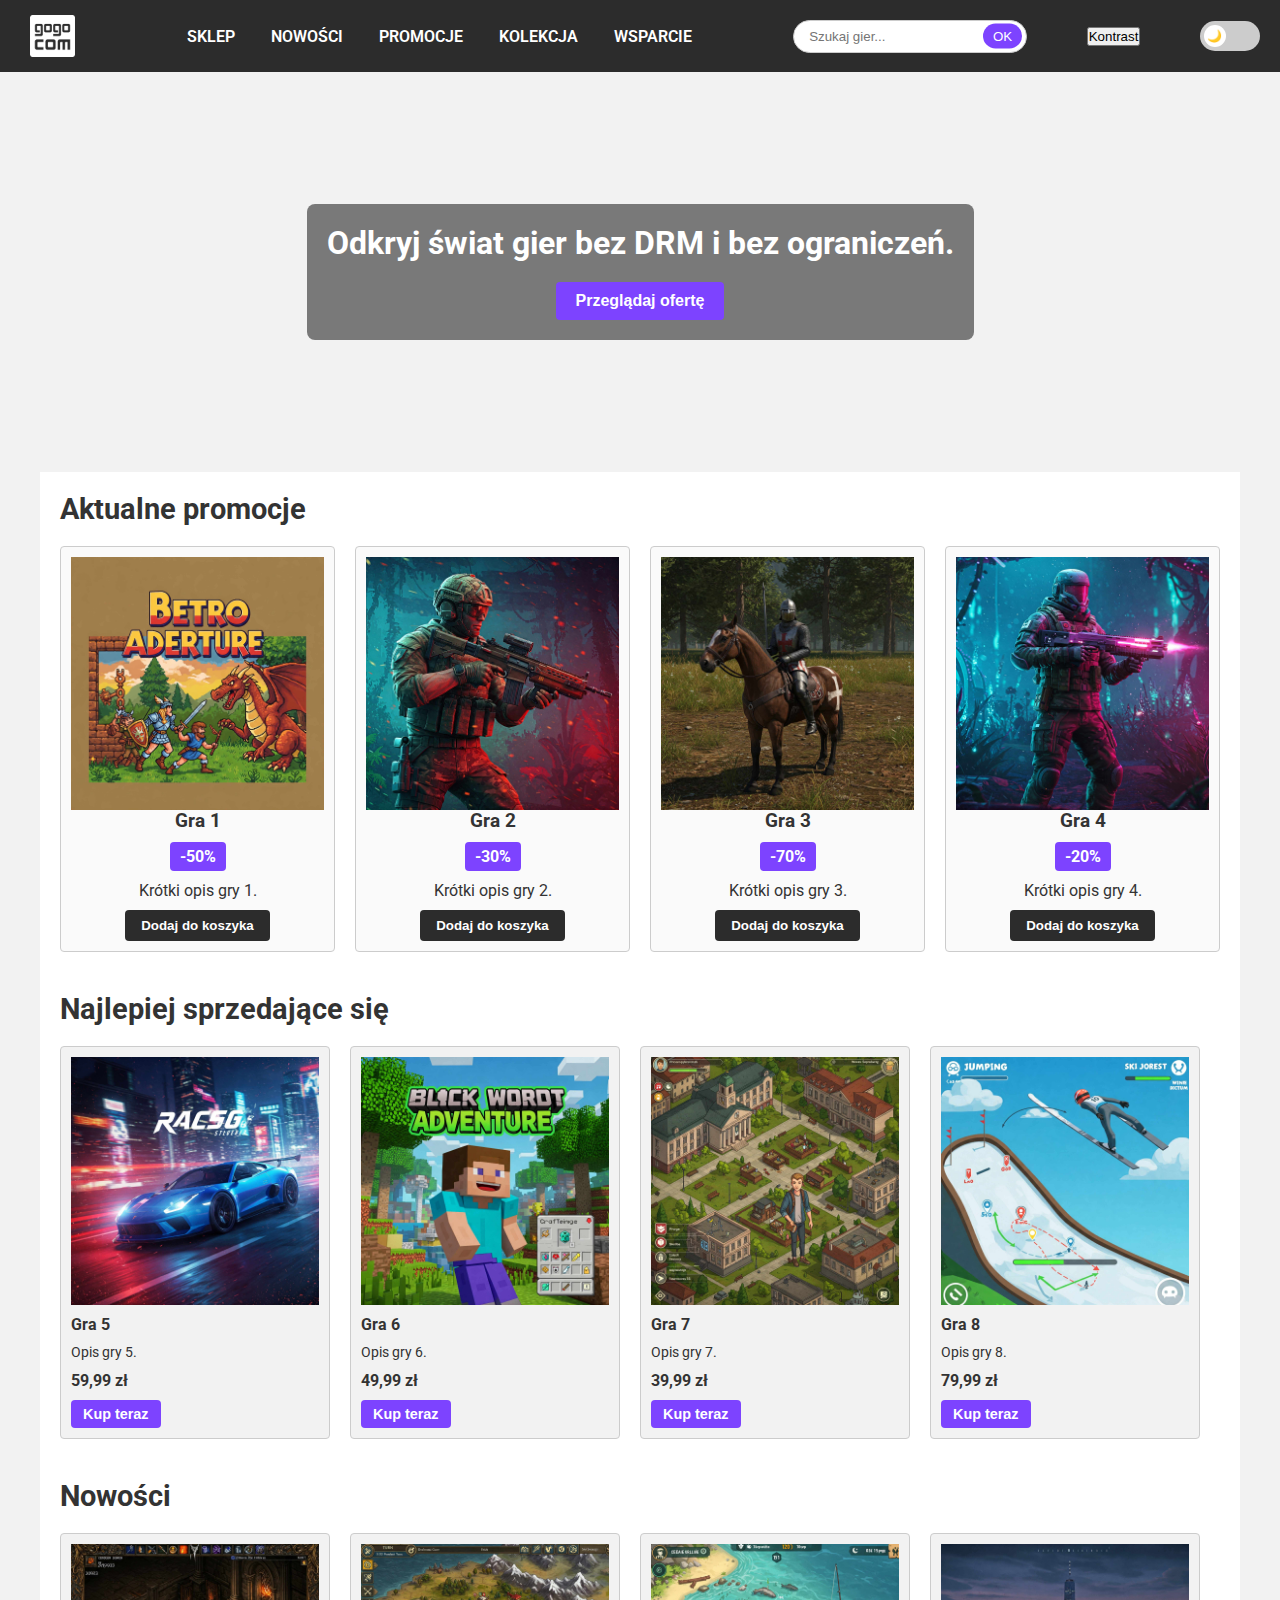
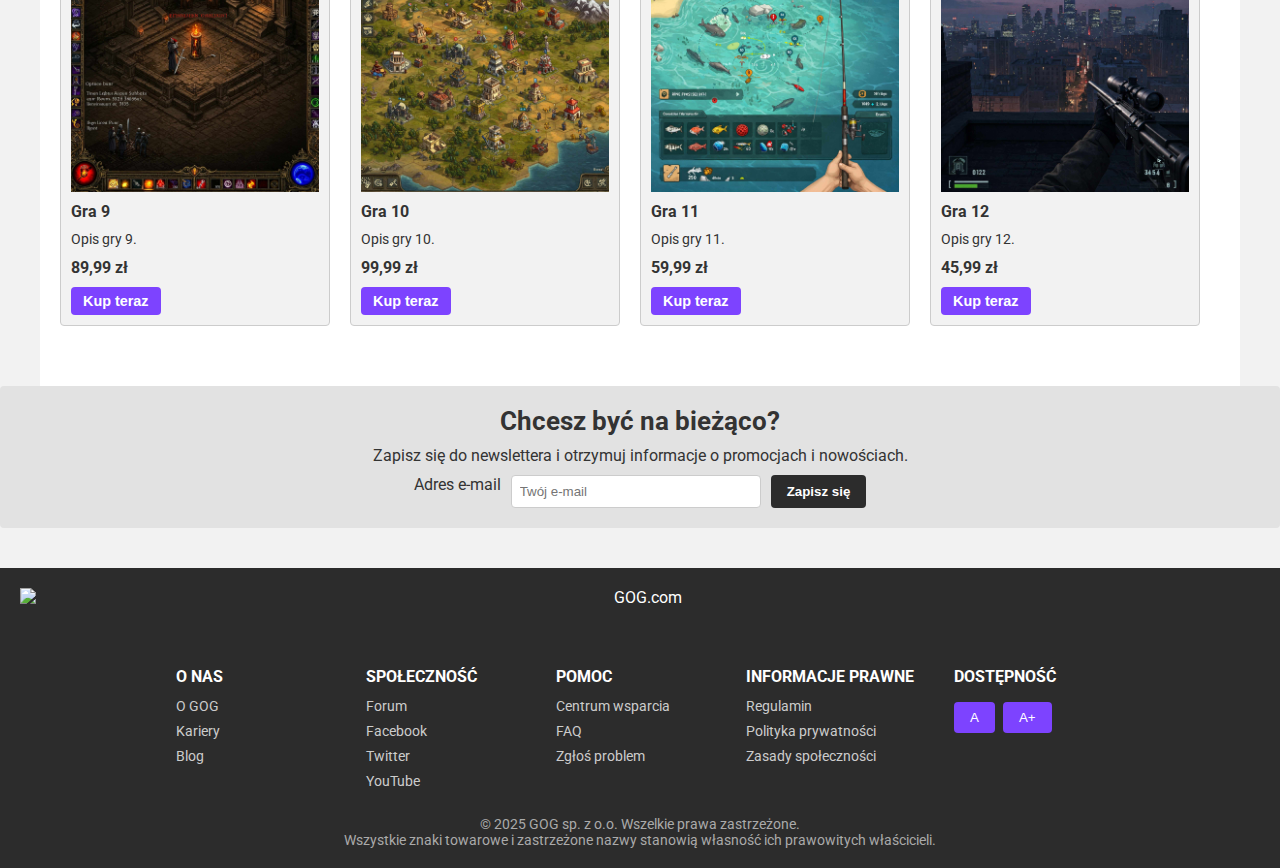
==== index.html @ 4b54b432 "game.html + poprawki" ====
<!DOCTYPE html>
<html lang="pl" class="dark-theme">
  <head>
    <meta charset="UTF-8" />
    <meta name="viewport" content="width=device-width, initial-scale=1.0" />
    <title>Atrapa strony GOG – Testy dostępności</title>
    <link rel="stylesheet" href="style.css" />
    <style>
      @import url('https://fonts.googleapis.com/css2?family=Roboto:ital,wght@0,100..900;1,100..900&display=swap');
    </style>
  </head>
  <body>
    <!-- LINK DO POMINIĘCIA NAWIGACJI -->
    <a class="skip-link" href="#maincontent"
      >Pomiń nawigację i przejdź do treści głównej</a
    >

    <!-- NAGŁÓWEK -->
    <header>
      <div class="top-bar">
        <div class="logo" aria-label="GOG Logo">
          <a href="index.html" title="Przejdź do strony głównej"><img src="images/logo.png" alt="logo" style="width:45px;height:42px;"></a>
        </div>
        <nav aria-label="Główna nawigacja">
          <ul>
            <!-- Rozwijane menu dla "Sklep" -->
            <li class="has-dropdown">
              <a href="#">SKLEP</a>
              <div class="dropdown">
                <ul>
                  <li><a href="#">Sklep 1</a></li>
                  <li><a href="#">Sklep 2</a></li>
                  <li><a href="#">Sklep 3</a></li>
                </ul>
              </div>
            </li>
            <!-- Rozwijane menu dla "Nowości" -->
            <li class="has-dropdown">
              <a href="#">NOWOŚCI</a>
              <div class="dropdown">
                <ul>
                  <li><a href="#">Nowość 1</a></li>
                  <li><a href="#">Nowość 2</a></li>
                  <li><a href="#">Nowość 3</a></li>
                </ul>
              </div>
            </li>
            <!-- Rozwijane menu dla "Promocje" -->
            <li class="has-dropdown">
              <a href="#">PROMOCJE</a>
              <div class="dropdown">
                <ul>
                  <li><a href="game.html">Promocja 1</a></li>
                  <li><a href="#">Promocja 2</a></li>
                  <li><a href="#">Promocja 3</a></li>
                </ul>
              </div>
            </li>
            <!-- Rozwijane menu dla "Kolekcja" -->
            <li class="has-dropdown">
              <a href="forum.html">KOLEKCJA</a>
              <div class="dropdown">
                <ul>
                  <li><a href="#">Kolekcja 1</a></li>
                  <li><a href="#">Kolekcja 2</a></li>
                  <li><a href="#">Kolekcja 3</a></li>
                </ul>
              </div>
            </li>
            <!-- Rozwijane menu dla "Wsparcie" -->
            <li class="has-dropdown">
              <a href="support.html">WSPARCIE</a>
              <div class="dropdown">
                <ul>
                  <li><a href="support.html#faq">FAQ</a></li>
                  <li><a href="support.html#guides">Centrum wsparcia</a></li>
                  <li><a href="support.html#contact">Kontakt</a></li>
                </ul>
              </div>
            </li>
          </ul>
        </nav>
        <div class="search-container">
          <!-- <label for="search" class="visually-hidden">Szukaj</label> -->
          <input type="search" id="search" placeholder="Szukaj gier..." />
          <button type="button">OK</button>
        </div>
        <div class="contrast-toggle">
          <button type="button">Kontrast</button>
        </div>
        <div class="theme-switch">
          <input type="checkbox" id="theme-toggle" />
          <label
            class="slider"
            for="theme-toggle"
            aria-label="Przełącz tryb kontrastu"
          ></label>
        </div>
      </div>
    </header>

    <!-- OVERLAY – stopniowe przyciemnienie tła przy hoverze na menu -->
    <div class="menu-overlay"></div>

    <!-- DUŻY BANER (HERO) -->
    <section class="hero" aria-label="Baner promocyjny">
      <div class="hero-content">
        <h1>Odkryj świat gier bez DRM i bez ograniczeń.</h1>
        <button onclick="scrollToPromotions()">Przeglądaj ofertę</button>
      </div>
    </section>

    <!-- GŁÓWNA ZAWARTOŚĆ STRONY -->
    <main id="maincontent">
      <!-- SEKCJA PROMOCJE / WYBRANE GRY -->
      <section id="promotions" class="promotions" aria-labelledby="promotions-title">
        <h2 id="promotions-title">Aktualne promocje</h2>
        <div class="promo-grid">
          <div class="promo-item">
            <a href="game.html">
              <img
                src="images/game1.jpg"
                alt="Okładka gry 1"
              />
              <h3>Gra 1</h3>
              <span class="discount">-50%</span>
              <p>Krótki opis gry 1.</p>
            </a>
            <button>Dodaj do koszyka</button>
          </div>
          <div class="promo-item">
            <a href="game.html">
              <img
                src="images/game2.jpg"
                alt="Okładka gry 2"
              />
              <h3>Gra 2</h3>
              <span class="discount">-30%</span>
              <p>Krótki opis gry 2.</p>
            </a>
            <button>Dodaj do koszyka</button>
          </div>
          <div class="promo-item">
              <a href="game.html">
              <img
                src="images/game3.jpg"
                alt="Okładka gry 3"
              />
              <h3>Gra 3</h3>
              <span class="discount">-70%</span>
              <p>Krótki opis gry 3.</p>
            </a>
            <button>Dodaj do koszyka</button>
          </div>
          <div class="promo-item">
            <a href="game.html">
               <img
                 src="images/game4.jpg"
                 alt="Okładka gry 4"
               />
               <h3>Gra 4</h3>
               <span class="discount">-20%</span>
              <p>Krótki opis gry 4.</p>
            </a>
            <button>Dodaj do koszyka</button>
          </div>
        </div>
      </section>

      <!-- SEKCJA TOP SELLERS / NOWOŚCI -->
      <section class="games-section" aria-labelledby="topsellers-title">
        <h2 id="topsellers-title">Najlepiej sprzedające się</h2>
        <div class="games-list">
          <article class="game-card">
            <img
              src="images/game5.jpg"
              alt="Okładka gry 5"
            />
            <h3>Gra 5</h3>
            <p>Opis gry 5.</p>
            <div class="price">59,99 zł</div>
            <button>Kup teraz</button>
          </article>
          <article class="game-card">
            <img
              src="images/game6.jpg"
              alt="Okładka gry 6"
            />
            <h3>Gra 6</h3>
            <p>Opis gry 6.</p>
            <div class="price">49,99 zł</div>
            <button>Kup teraz</button>
          </article>
          <article class="game-card">
            <img
              src="images/game7.jpg"
              alt="Okładka gry 7"
            />
            <h3>Gra 7</h3>
            <p>Opis gry 7.</p>
            <div class="price">39,99 zł</div>
            <button>Kup teraz</button>
          </article>
          <article class="game-card">
            <img
              src="images/game8.jpg"
              alt="Okładka gry 8"
            />
            <h3>Gra 8</h3>
            <p>Opis gry 8.</p>
            <div class="price">79,99 zł</div>
            <button>Kup teraz</button>
          </article>
        </div>
      </section>

      <section class="games-section" aria-labelledby="newgames-title">
        <h2 id="newgames-title">Nowości</h2>
        <div class="games-list">
          <article class="game-card">
            <img
              src="images/game9.jpg"
              alt="Okładka gry 9"
            />
            <h3>Gra 9</h3>
            <p>Opis gry 9.</p>
            <div class="price">89,99 zł</div>
            <button>Kup teraz</button>
          </article>
          <article class="game-card">
            <img
              src="images/game10.jpg"
              alt="Okładka gry 10"
            />
            <h3>Gra 10</h3>
            <p>Opis gry 10.</p>
            <div class="price">99,99 zł</div>
            <button>Kup teraz</button>
          </article>
          <article class="game-card">
            <img
              src="images/game11.jpg"
              alt="Okładka gry 11"
            />
            <h3>Gra 11</h3>
            <p>Opis gry 11.</p>
            <div class="price">59,99 zł</div>
            <button>Kup teraz</button>
          </article>
          <article class="game-card">
            <img
              src="images/game12.jpg"
              alt="Okładka gry 12"
            />
            <h3>Gra 12</h3>
            <p>Opis gry 12.</p>
            <div class="price">45,99 zł</div>
            <button>Kup teraz</button>
          </article>
        </div>
      </section>
    </main>

    <!-- SEKCJA NEWSLETTER -->
    <section class="newsletter" aria-label="Zapisz się do newslettera">
      <h2>Chcesz być na bieżąco?</h2>
      <p>
        Zapisz się do newslettera i otrzymuj informacje o promocjach i
        nowościach.
      </p>
      <form action="#" method="post">
        <label for="newsletter-email" class="visually-hidden"
          >Adres e-mail</label
        >
        <input
          type="email"
          id="newsletter-email"
          name="newsletter-email"
          placeholder="Twój e-mail"
          aria-required="true"
        />
        <button type="submit">Zapisz się</button>
      </form>
    </section>

    <!-- STOPKA -->
    <footer>
      <div class="footer-main">
        <div class="footer-logo">
          <img
            src="https://via.placeholder.com/100x40?text=GOG+Logo"
            alt="GOG.com"
          />
        </div>
        <div class="footer-links">
          <div class="footer-column">
            <h3>O nas</h3>
            <ul>
              <li><a href="#">O GOG</a></li>
              <li><a href="#">Kariery</a></li>
              <li><a href="#">Blog</a></li>
            </ul>
          </div>
          <div class="footer-column">
            <h3>Społeczność</h3>
            <ul>
              <li><a href="#">Forum</a></li>
              <li><a href="#">Facebook</a></li>
              <li><a href="#">Twitter</a></li>
              <li><a href="#">YouTube</a></li>
            </ul>
          </div>
          <div class="footer-column">
            <h3>Pomoc</h3>
            <ul>
              <li><a href="#">Centrum wsparcia</a></li>
              <li><a href="#">FAQ</a></li>
              <li><a href="#">Zgłoś problem</a></li>
            </ul>
          </div>
          <div class="footer-column">
            <h3>Informacje prawne</h3>
            <ul>
              <li><a href="#">Regulamin</a></li>
              <li><a href="#">Polityka prywatności</a></li>
              <li><a href="#">Zasady społeczności</a></li>
            </ul>
          </div>
          <div class="footer-column">
            <h3>Dostępność</h3>
            <div class="font-controls">
              <button id="font-reset" aria-label="Domyślna czcionka">A</button>
              <button id="font-increase" aria-label="Powiększ czcionkę">A+</button>
            </div>
          </div>
        </div>
      </div>
      <div class="footer-bottom">
        <p>© 2025 GOG sp. z o.o. Wszelkie prawa zastrzeżone.</p>
        <p>
          Wszystkie znaki towarowe i zastrzeżone nazwy stanowią własność ich
          prawowitych właścicieli.
        </p>
      </div>
    </footer>
    <script src="script.js"></script>
  </body>
</html>
---- style.css ----
/* ======================================
   ZMIENNE I PODSTAWOWE USTAWIENIA
   ====================================== */

:root {
    /* Kolory dla trybu jasnego */
    --bg-primary: #ffffff;
    --bg-secondary: #f2f2f2;
    --text-primary: #333333;
    --accent-color: #7d43ff;
    --header-bg: #2c2c2c;
    --button-bg: #2c2c2c;
    --high-contrast-bg: #000000;
    --high-contrast-text: #ffffff;
}

[data-theme="dark"] {
    /* Kolory dla trybu ciemnego */
    --bg-primary: #1a1a1a;
    --bg-secondary: #2d2d2d;
    --text-primary: #e6e6e6;
    --header-bg: #121212;
    --button-bg: #7d43ff;
}

/* ======================================
     RESET I PODSTAWOWE STYLE
     ====================================== */

* {
    margin: 0;
    padding: 0;
    box-sizing: border-box;
    transition: background-color 0.3s ease,
        color 0.3s ease,
        border-color 0.3s ease;
}

body {
    background: var(--bg-secondary);
    color: var(--text-primary);
    font-family: "Roboto", sans-serif;
    font-optical-sizing: auto;
    font-style: normal;
    font-variation-settings: "wdth" 100;
}

a {
    text-decoration: none;
    color: inherit;
}

img {
    max-width: 100%;
    display: block;
}

/* ======================================
     DOSTĘPNOŚĆ
     ====================================== */

/* Link do pominięcia nawigacji dla czytników ekranowych */
.skip-link {
    position: absolute;
    top: -40px;
    left: 0;
    background: #000;
    color: #fff;
    padding: 8px;
    z-index: 100;
}

.skip-link:focus {
    top: 0;
}

body.high-contrast {
    background: var(--high-contrast-bg);
    color: var(--high-contrast-text);
}

body.high-contrast a,
body.high-contrast button {
    color: var(--high-contrast-text);
    border-color: var(--high-contrast-text);
}

body.high-contrast .game-card,
body.high-contrast .promo-item {
  background-color: var(--high-contrast-bg);
  border-color: var(--high-contrast-text);
}

/* ======================================
     NAGŁÓWEK I NAWIGACJA
     ====================================== */

header {
    background: var(--header-bg);
    color: #fff;
    padding: 10px 20px;
    position: sticky;
    top: 0;
    z-index: 1000;
}

.top-bar {
    display: flex;
    justify-content: space-between;
    align-items: center;
}

.top-bar .logo {
    font-size: 1.5rem;
    font-weight: bold;
}

.top-bar .logo a {
    color: inherit;
    text-decoration: none;
    transition: opacity 0.3s ease;
    display: block;
    padding: 5px 10px;
    font-size: 1.5rem;
    font-weight: bold;
    margin-right: 2rem;
}

.top-bar .logo a:hover {
    opacity: 0.8;
    text-decoration: underline;
}

[data-theme="dark"] .top-bar .logo a {
    color: #fff;
}

/* Menu nawigacyjne */
.top-bar nav ul {
    list-style: none;
    display: flex;
    gap: 1rem;
}

.top-bar nav ul li {
    position: relative;
}

.top-bar nav a {
    color: #fff;
    font-weight: 600;
    padding: 5px 10px;
    display: block;
}

/* Rozwijane menu dla każdej zakładki */
li.has-dropdown .dropdown {
    display: none;
    position: absolute;
    top: 100%;
    left: 0;
    background: #fff;
    color: #333;
    padding: 10px;
    min-width: 180px;
    box-shadow: 0 2px 5px rgba(0, 0, 0, 0.3);
    z-index: 1100;
}

li.has-dropdown:hover .dropdown {
    display: block;
}

li.has-dropdown .dropdown ul {
    list-style: none;
}

li.has-dropdown .dropdown ul li {
    margin-bottom: 5px;
}

li.has-dropdown .dropdown ul li a {
    padding: 5px 10px;
    color: #333;
    display: block;
}

li.has-dropdown .dropdown ul li a:hover {
    background: #f2f2f2;
}

/* Pole wyszukiwania */
.search-container {
    margin-left: 2rem;
    position: relative;
}

.search-container input[type="search"] {
    padding: 8px 40px 8px 15px;
    border-radius: 25px;
    border: 1px solid #ccc;
    background: #fff;
    transition: box-shadow 0.3s ease, border-color 0.3s ease;
    outline: none;
}

.search-container input[type="search"]:focus {
    border-color: #7d43ff;
    box-shadow: 0 0 8px rgba(125, 67, 255, 0.4);
}

.search-container button {
    position: absolute;
    right: 5px;
    top: 50%;
    transform: translateY(-50%);
    background: #7d43ff;
    color: #fff;
    border: none;
    padding: 5px 10px;
    border-radius: 20px;
    cursor: pointer;
    transition: background 0.3s ease;
}

.search-container button:hover {
    background: #5e2ccc;
}

/* ======================================
     SEKCJA HERO
     ====================================== */

.hero {
    position: relative;
    background: url("https://via.placeholder.com/1200x400/333/fff?text=GOG+Banner") no-repeat center center/cover;
    height: 400px;
    display: flex;
    justify-content: center;
    align-items: center;
    color: #fff;
    text-align: center;
}

.hero-content {
    background: rgba(0, 0, 0, 0.5);
    padding: 20px;
    border-radius: 8px;
}

.hero h1 {
    font-size: 2rem;
    margin-bottom: 10px;
}

.hero button {
    background: #7d43ff;
    color: #fff;
    margin-top: 10px;
    padding: 10px 20px;
    border: none;
    border-radius: 4px;
    cursor: pointer;
    font-weight: bold;
    font-size: 1rem;
}

/* ======================================
     GŁÓWNA ZAWARTOŚĆ
     ====================================== */

main {
    max-width: 1200px;
    margin: 0 auto;
    padding: 20px;
    background: var(--bg-primary);
}

/* ======================================
     SEKCJA PROMOCJI
     ====================================== */

.promotions {
    margin-bottom: 40px;
}

.promotions h2 {
    font-size: 1.8rem;
    margin-bottom: 20px;
}

.promo-grid {
    display: grid;
    grid-template-columns: repeat(auto-fill, minmax(250px, 1fr));
    gap: 20px;
}

.promo-item {
    border: 1px solid #ccc;
    border-radius: 4px;
    padding: 10px;
    text-align: center;
    background: #fafafa;
    transition: transform 0.3s ease, box-shadow 0.3s ease;
    position: relative;
    overflow: hidden;
    z-index: 1;
}

.promo-item:hover {
    transform: scale(1.05);
    box-shadow: 0px 15px 25px rgba(0, 0, 0, 0.2);
    z-index: 10;
}


.promo-item .discount {
    background: #7d43ff;
    color: #fff;
    display: inline-block;
    padding: 5px 10px;
    border-radius: 4px;
    margin: 10px 0;
    font-weight: bold;
}

.promo-item button {
    background: #2c2c2c;
    color: #fff;
    padding: 8px 16px;
    border: none;
    border-radius: 4px;
    cursor: pointer;
    font-weight: bold;
    margin-top: 10px;
}

/* ======================================
     SEKCJA GIER
     ====================================== */

.games-section {
    margin-bottom: 40px;
}

.games-section h2 {
    font-size: 1.8rem;
    margin-bottom: 20px;
}

.games-list {
    display: flex;
    flex-wrap: wrap;
    gap: 20px;
}

.game-card {
    background: var(--bg-secondary);
    border: 1px solid #ccc;
    border-radius: 4px;
    width: calc(25% - 20px);
    padding: 10px;
    box-sizing: border-box;
    transition: transform 0.3s ease, box-shadow 0.3s ease;
    position: relative;
    overflow: hidden;
    z-index: 1;
}

.game-card:hover {
    transform: scale(1.05);
    box-shadow: 0px 15px 25px rgba(0, 0, 0, 0.2);
    z-index: 10;
}

.game-card h3 {
    font-size: 1rem;
    margin: 10px 0;
}

.game-card p {
    font-size: 0.9rem;
    margin-bottom: 10px;
}

.game-card .price {
    font-weight: bold;
    margin-bottom: 10px;
}

.game-card button {
    background: #7d43ff;
    color: #fff;
    padding: 6px 12px;
    border: none;
    border-radius: 4px;
    cursor: pointer;
    font-weight: bold;
    font-size: 0.9rem;
}

/* ======================================
     SEKCJA NEWSLETTER
     ====================================== */

.newsletter {
    background: #e2e2e2;
    padding: 20px;
    margin-bottom: 40px;
    text-align: center;
    border-radius: 4px;
}

.newsletter h2 {
    font-size: 1.6rem;
    margin-bottom: 10px;
}

.newsletter p {
    margin-bottom: 10px;
}

.newsletter form {
    display: flex;
    justify-content: center;
    gap: 10px;
    margin-top: 10px;
}

.newsletter input[type="email"] {
    padding: 8px;
    border: 1px solid #ccc;
    border-radius: 4px;
    width: 250px;
}

.newsletter button {
    background: var(--button-bg);
    color: #fff;
    padding: 8px 16px;
    border: none;
    border-radius: 4px;
    cursor: pointer;
    font-weight: bold;
}

[data-theme="dark"] .newsletter {
    background: #333333;
    color: #e6e6e6;
}

[data-theme="dark"] .newsletter input[type="email"] {
    background: #1a1a1a;
    color: #e6e6e6;
    border-color: #404040;
}

/* ======================================
     STOPKA
     ====================================== */

footer {
    background: var(--header-bg);
    color: #fff;
    padding: 20px;
}

.footer-main {
    display: flex;
    flex-wrap: wrap;
    gap: 40px;
    margin-bottom: 20px;
}

.footer-logo {
    flex: 1 1 100%;
    text-align: center;
    margin-bottom: 20px;
}

.footer-links {
    display: flex;
    flex-wrap: wrap;
    gap: 40px;
    flex: 1 1 100%;
    justify-content: center;
}

.footer-column {
    min-width: 150px;
}

.footer-column h3 {
    font-size: 1rem;
    margin-bottom: 10px;
    text-transform: uppercase;
}

.footer-column ul {
    list-style: none;
}

.footer-column li {
    margin-bottom: 6px;
}

.footer-column a {
    color: #ccc;
    font-size: 0.9rem;
}

.footer-bottom {
    text-align: center;
    font-size: 0.85rem;
    color: #aaa;
}

/* ======================================
     EFEKTY I NAKŁADKI
     ====================================== */

/* Overlay dla menu */
.menu-overlay {
    position: fixed;
    top: 0;
    left: 0;
    width: 100%;
    height: 100%;
    background: rgba(0, 0, 0, 0.5);
    opacity: 0;
    transition: opacity 0.4s ease;
    pointer-events: none;
    z-index: 900;
}

header:hover~.menu-overlay {
    /*opacity: 1;*/
    pointer-events: auto;
}

/* ======================================
     PRZEŁĄCZNIK MOTYWU
     ====================================== */

.theme-switch {
    position: relative;
    display: inline-block;
    width: 60px;
    height: 30px;
}

.theme-switch input {
    opacity: 0;
    width: 0;
    height: 0;
}

.slider {
    position: absolute;
    cursor: pointer;
    top: 0;
    left: 0;
    right: 0;
    bottom: 0;
    background: #ccc;
    transition: 0.4s;
    border-radius: 34px;
}

.slider:before {
    position: absolute;
    content: "🌙";
    height: 22px;
    width: 22px;
    left: 4px;
    bottom: 4px;
    background: white;
    transition: 0.4s;
    border-radius: 50%;
    display: flex;
    align-items: center;
    justify-content: center;
    font-size: 12px;
}

input:checked+.slider {
    background: var(--accent-color);
}

input:checked+.slider:before {
    content: "☀️";
    transform: translateX(30px);
}

/* ======================================
     KONTROLA ROZMIARU CZCIONKI
     ====================================== */

.font-controls {
    display: flex;
    gap: 0.5rem;
    margin-top: 1rem;
}

.font-controls button {
    background: var(--accent-color);
    color: #fff;
    border: none;
    padding: 0.5rem 1rem;
    border-radius: 4px;
    cursor: pointer;
    transition: opacity 0.3s ease;
}

.font-controls button:hover {
    opacity: 0.9;
}

[data-theme="dark"] .font-controls button {
    background: var(--button-bg);
}

/* ======================================
     STRONA WSPARCIA
     ====================================== */

.support-container {
    max-width: 1200px;
    margin: 0 auto;
    padding: 2rem;
    background: var(--bg-primary);
    color: var(--text-primary);
}

.support-hero {
    text-align: center;
    margin-bottom: 3rem;
}

.support-hero h1 {
    font-size: 2.5rem;
    margin-bottom: 1.5rem;
}

.topic-grid {
    display: grid;
    grid-template-columns: repeat(auto-fit, minmax(250px, 1fr));
    gap: 1.5rem;
    margin-bottom: 3rem;
}

.topic-card {
    background: var(--bg-primary);
    border: 1px solid var(--text-primary);
    padding: 1.5rem;
    border-radius: 8px;
    text-align: center;
    transition: transform 0.3s ease;
}

.topic-card:hover {
    transform: translateY(-5px);
}

.topic-card i {
    font-size: 2rem;
    margin-bottom: 1rem;
}

.category-grid {
    display: grid;
    grid-template-columns: repeat(auto-fit, minmax(300px, 1fr));
    gap: 2rem;
}

.category-card {
    background: var(--bg-secondary);
    padding: 1.5rem;
    border-radius: 8px;
}

.category-card h3 {
    margin-bottom: 1rem;
    color: var(--accent-color);
}

.contact-form {
    margin-top: 3rem;
    background: var(--bg-secondary);
    padding: 2rem;
    border-radius: 8px;
}

.form-group {
    margin-bottom: 1.5rem;
}

.form-group label {
    display: block;
    margin-bottom: 0.5rem;
}

.form-group input,
.form-group textarea {
    width: 100%;
    padding: 0.8rem;
    border: 1px solid var(--text-primary);
    border-radius: 4px;
    background: var(--bg-primary);
    color: var(--text-primary);
}

.topic-card,
.category-card,
.contact-form {
    background: var(--bg-secondary);
    color: var(--text-primary);
    border-color: var(--text-primary);
}

/* Dostosowanie dla trybu ciemnego */
[data-theme="dark"] .topic-card,
[data-theme="dark"] .category-card {
    border-color: #404040;
}

[data-theme="dark"] .game-card,
[data-theme="dark"] .promo-item {
    border-color: #404040;
    background: var(--bg-secondary);
}

[data-theme="dark"] .footer-column a {
    color: #a0a0a0;
}

[data-theme="dark"] .newsletter {
    background: #333333;
}

[data-theme="dark"] .form-group input,
[data-theme="dark"] .form-group textarea {
    background: var(--bg-primary);
    color: var(--text-primary);
    border-color: #404040;
}

/* ======================================
     MEDIA QUERIES - RESPONSYWNOŚĆ
     ====================================== */

@media (prefers-color-scheme: dark) {
    :root:not([data-theme="light"]) {
        --bg-primary: #1a1a1a;
        --bg-secondary: #2d2d2d;
        --text-primary: #e6e6e6;
    }
}

@media (max-width: 992px) {
    .search-container {
        display: none;
    }

    .game-card {
        width: calc(33.333% - 20px);
    }

    .game-card {
        transform: scale(1.03);
    }
}

@media (max-width: 768px) {
    .promo-grid {
        grid-template-columns: repeat(auto-fill, minmax(200px, 1fr));
    }

    .game-card {
        width: calc(50% - 20px);
    }

    .footer-links {
        flex-direction: column;
        align-items: center;
    }

    .support-container {
        padding: 1rem;
    }
}

@media (max-width: 480px) {
    .top-bar {
        flex-direction: column;
        align-items: flex-start;
        gap: 10px;
    }

    .game-card {
        width: 100%;
    }
}

/* Kontener z trzema kolumnami */
.community-layout {
    display: grid;
    grid-template-columns: 1fr 2fr 1fr;
    gap: 20px;
    margin-top: 20px; /* odrobina odstępu od góry */
  }
  
  /* Lewa kolumna */
  .community-sidebar,
  .community-main,
  .community-right {
    background: var(--bg-primary);
    padding: 20px;
    border-radius: 6px;
    box-shadow: 0 2px 8px rgba(0, 0, 0, 0.1);
  }
  
  /* Tytuły kolumn */
  .community-sidebar h2 {
    margin-bottom: 10px;
    font-size: 1.2rem;
    color: var(--accent-color);
  }
  
  /* Lista forów w lewej kolumnie */
  .forum-list {
    list-style: none;
    margin: 0;
    padding: 0;
    margin-bottom: 20px;
  }
  
  .forum-list li {
    margin-bottom: 8px;
    display: flex;
    align-items: center;
  }
  
  .forum-icon {
    width: 24px;
    margin-right: 8px;
    opacity: 0.8;
  }
  
  .forum-stats {
    margin-left: auto;
    color: #999;
    font-size: 0.8rem;
  }
  
  /* Link 'More at GOG Forums »' */
  .more-forums a {
    color: var(--accent-color);
    text-decoration: underline;
  }
  
  /* Środkowa kolumna: boxy */
  .community-box {
    background: var(--bg-secondary);
    padding: 15px;
    border-radius: 4px;
    margin-bottom: 20px;
    box-shadow: 0 1px 4px rgba(0, 0, 0, 0.08);
  }
  
  /* Nagłówki boxów */
  .community-box h3,
  .community-box h4 {
    margin-bottom: 10px;
    color: var(--accent-color);
  }
  
  /* Linki wewnątrz boxów */
  .highlight-list {
    list-style: none;
    margin: 0;
    padding: 0;
    margin-bottom: 10px;
  }
  
  .highlight-list li {
    margin-bottom: 5px;
  }
  
  .highlight-list a {
    text-decoration: underline;
  }
  
  /* Drobne linki typu 'Read more', 'Explore forum' */
  .read-more,
  .explore-forum {
    text-decoration: underline;
    color: var(--accent-color);
  }

  .game-container {
    max-width: 1200px;
    margin: 0 auto;
    padding: 20px;
}

.game-hero {
    text-align: center;
    margin-bottom: 20px;
}

.game-images {
    display: flex;
    justify-content: center;
    gap: 20px;
}

.game-images img {
    max-width: 45%;
    border-radius: 8px;
}

.game-description, .game-requirements {
    margin-bottom: 20px;
}

.game-cta {
    text-align: center;
}

.game-cta button {
    background-color: var(--accent-color);
    color: #fff;
    padding: 10px 20px;
    border-radius: 4px;
    border: none;
    cursor: pointer;
}

.game-cta button:hover {
    background-color: #5e2ccc;
}
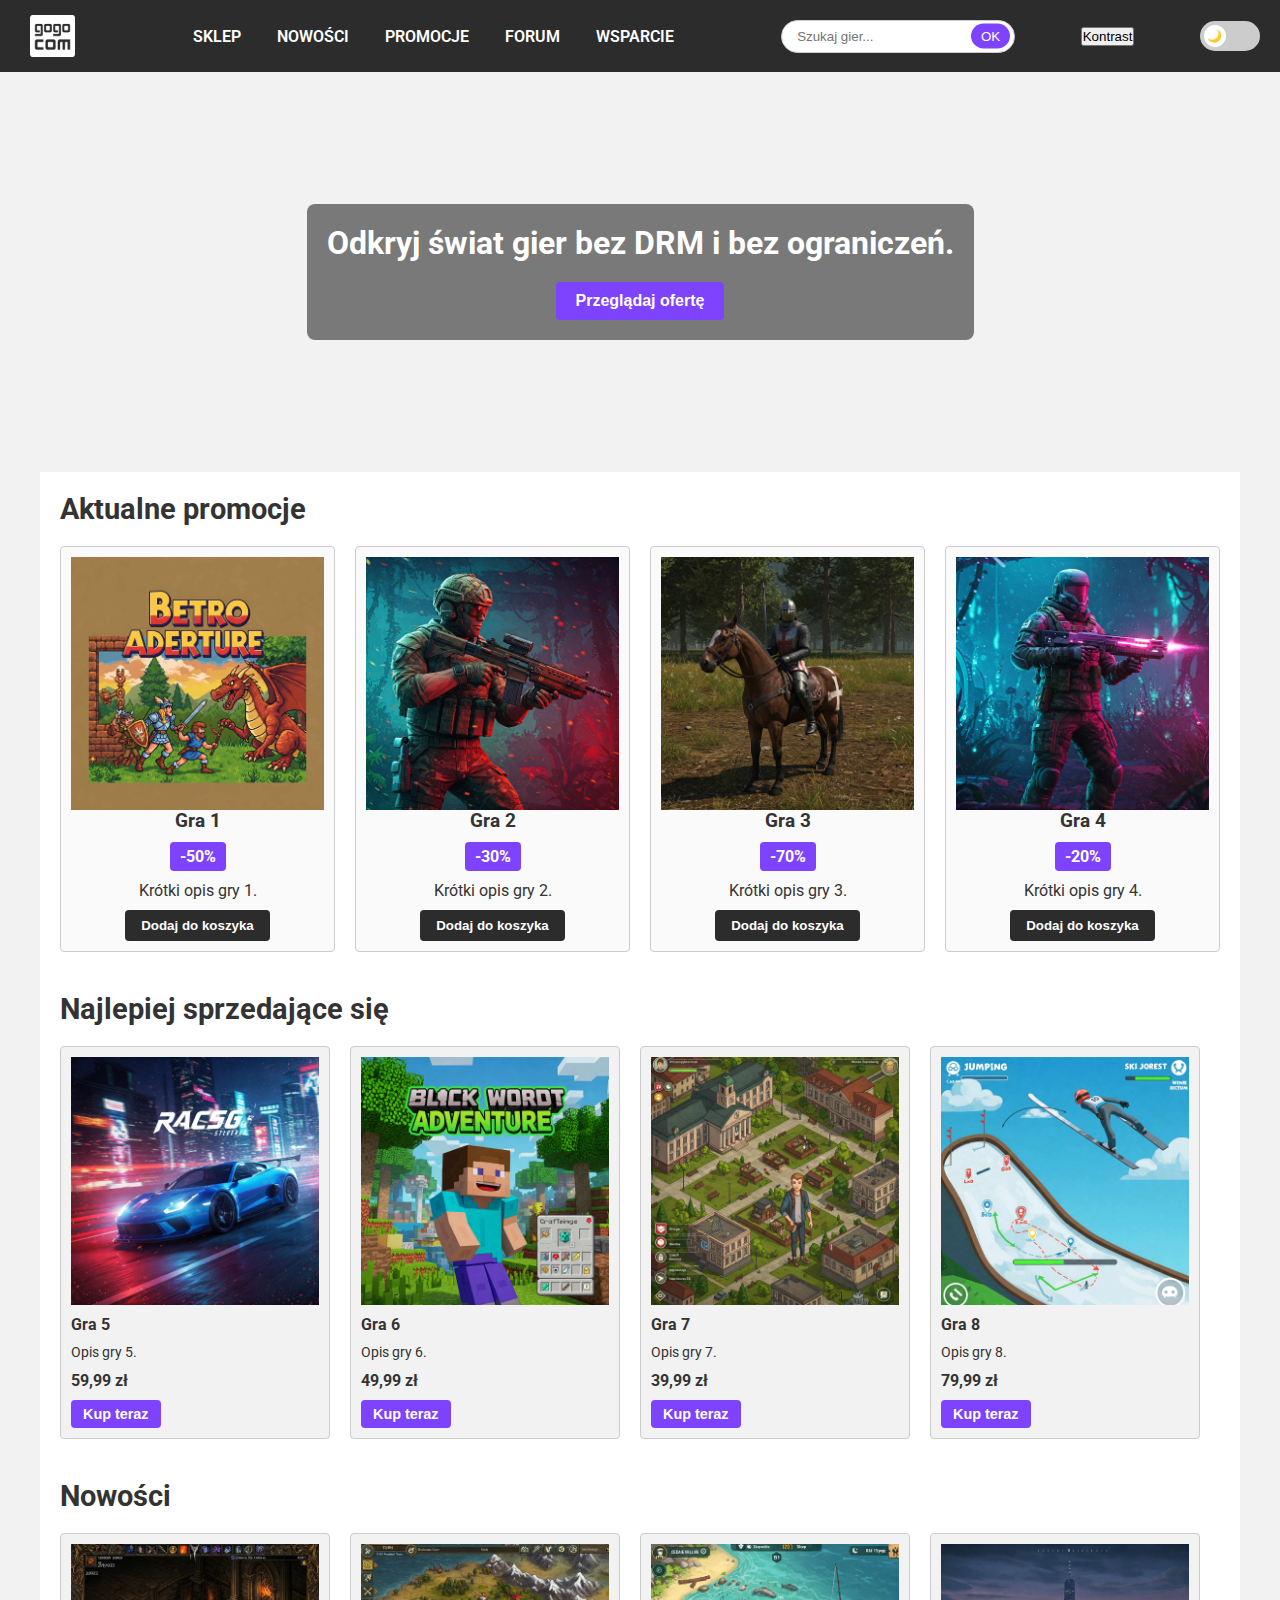
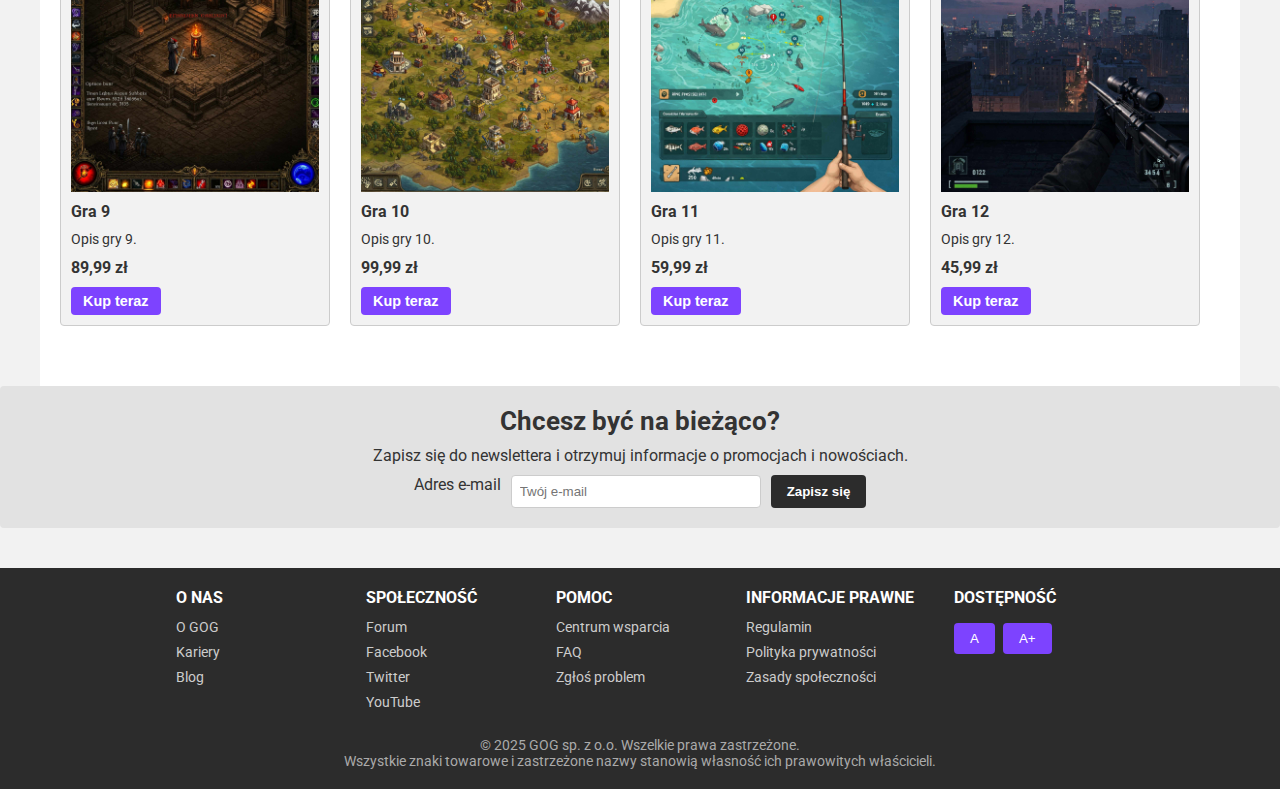
==== commit 70127851: "organizacja topbaru" ====
--- a/index.html
+++ b/index.html
@@ -58,12 +58,12 @@
             </li>
             <!-- Rozwijane menu dla "Kolekcja" -->
             <li class="has-dropdown">
-              <a href="forum.html">KOLEKCJA</a>
-              <div class="dropdown">
-                <ul>
-                  <li><a href="#">Kolekcja 1</a></li>
-                  <li><a href="#">Kolekcja 2</a></li>
-                  <li><a href="#">Kolekcja 3</a></li>
+              <a href="forum.html">FORUM</a>
+              <div class="dropdown">
+                <ul>
+                  <li><a href="#">TEMAT 1</a></li>
+                  <li><a href="#">TEMAT 2</a></li>
+                  <li><a href="#">TEMAT 3</a></li>
                 </ul>
               </div>
             </li>
@@ -286,12 +286,6 @@
     <!-- STOPKA -->
     <footer>
       <div class="footer-main">
-        <div class="footer-logo">
-          <img
-            src="https://via.placeholder.com/100x40?text=GOG+Logo"
-            alt="GOG.com"
-          />
-        </div>
         <div class="footer-links">
           <div class="footer-column">
             <h3>O nas</h3>
--- a/style.css
+++ b/style.css
@@ -434,7 +434,7 @@
     width: 250px;
 }
 
-.newsletter button {
+.newsletter button, .contact-form button {
     background: var(--button-bg);
     color: #fff;
     padding: 8px 16px;
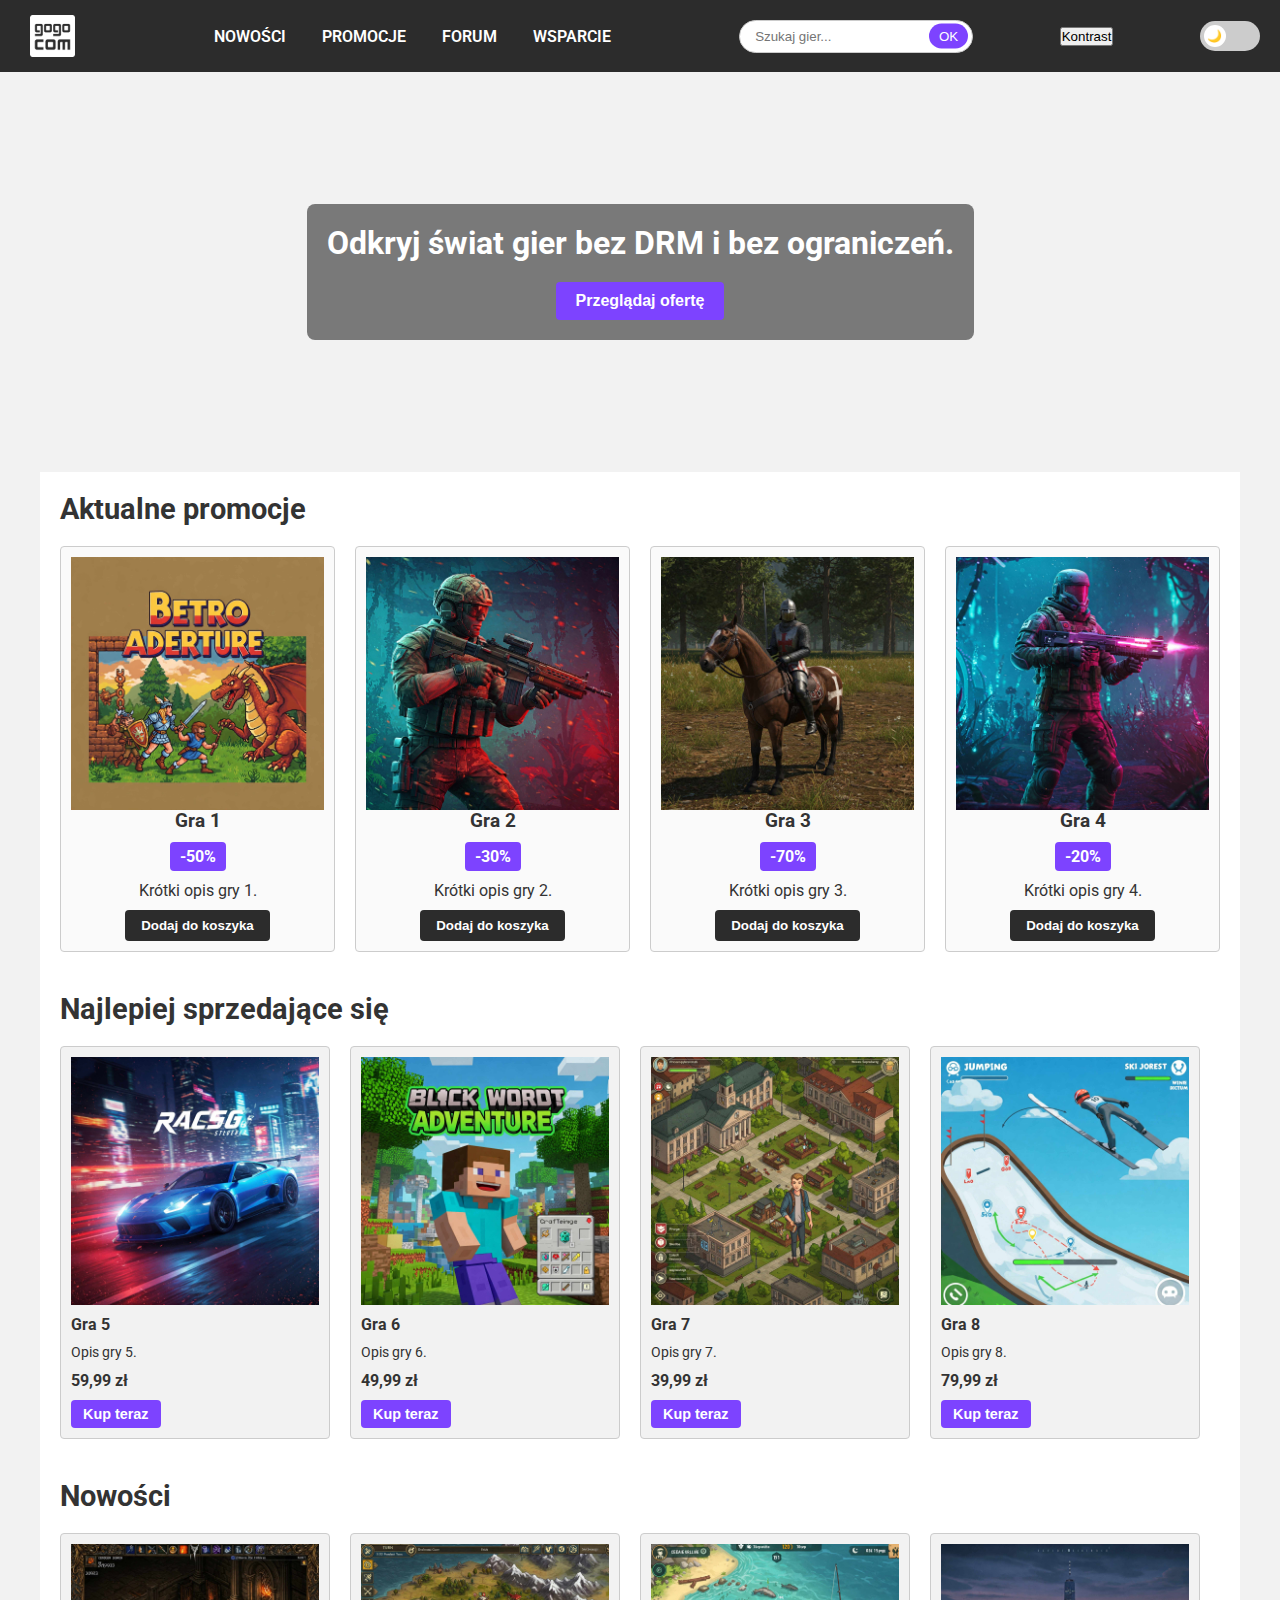
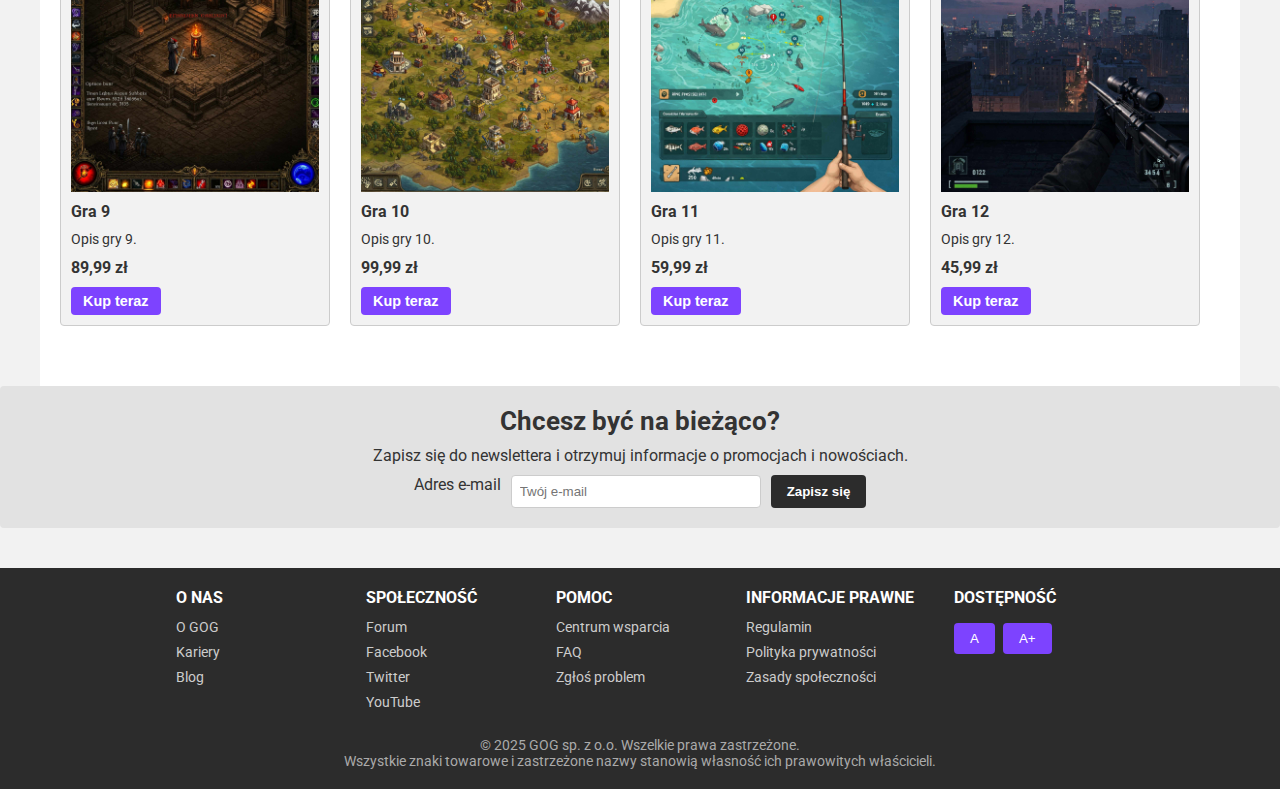
==== commit b9591b6d: "usuniecie sklepu, obsluga nowosci i promocji" ====
--- a/index.html
+++ b/index.html
@@ -23,20 +23,8 @@
         </div>
         <nav aria-label="Główna nawigacja">
           <ul>
-            <!-- Rozwijane menu dla "Sklep" -->
             <li class="has-dropdown">
-              <a href="#">SKLEP</a>
-              <div class="dropdown">
-                <ul>
-                  <li><a href="#">Sklep 1</a></li>
-                  <li><a href="#">Sklep 2</a></li>
-                  <li><a href="#">Sklep 3</a></li>
-                </ul>
-              </div>
-            </li>
-            <!-- Rozwijane menu dla "Nowości" -->
-            <li class="has-dropdown">
-              <a href="#">NOWOŚCI</a>
+              <a href="#newgames">NOWOŚCI</a>
               <div class="dropdown">
                 <ul>
                   <li><a href="#">Nowość 1</a></li>
@@ -47,7 +35,7 @@
             </li>
             <!-- Rozwijane menu dla "Promocje" -->
             <li class="has-dropdown">
-              <a href="#">PROMOCJE</a>
+              <a href="#promotions">PROMOCJE</a>
               <div class="dropdown">
                 <ul>
                   <li><a href="game.html">Promocja 1</a></li>
@@ -214,7 +202,7 @@
         </div>
       </section>
 
-      <section class="games-section" aria-labelledby="newgames-title">
+      <section id="newgames" class="games-section" aria-labelledby="newgames-title">
         <h2 id="newgames-title">Nowości</h2>
         <div class="games-list">
           <article class="game-card">
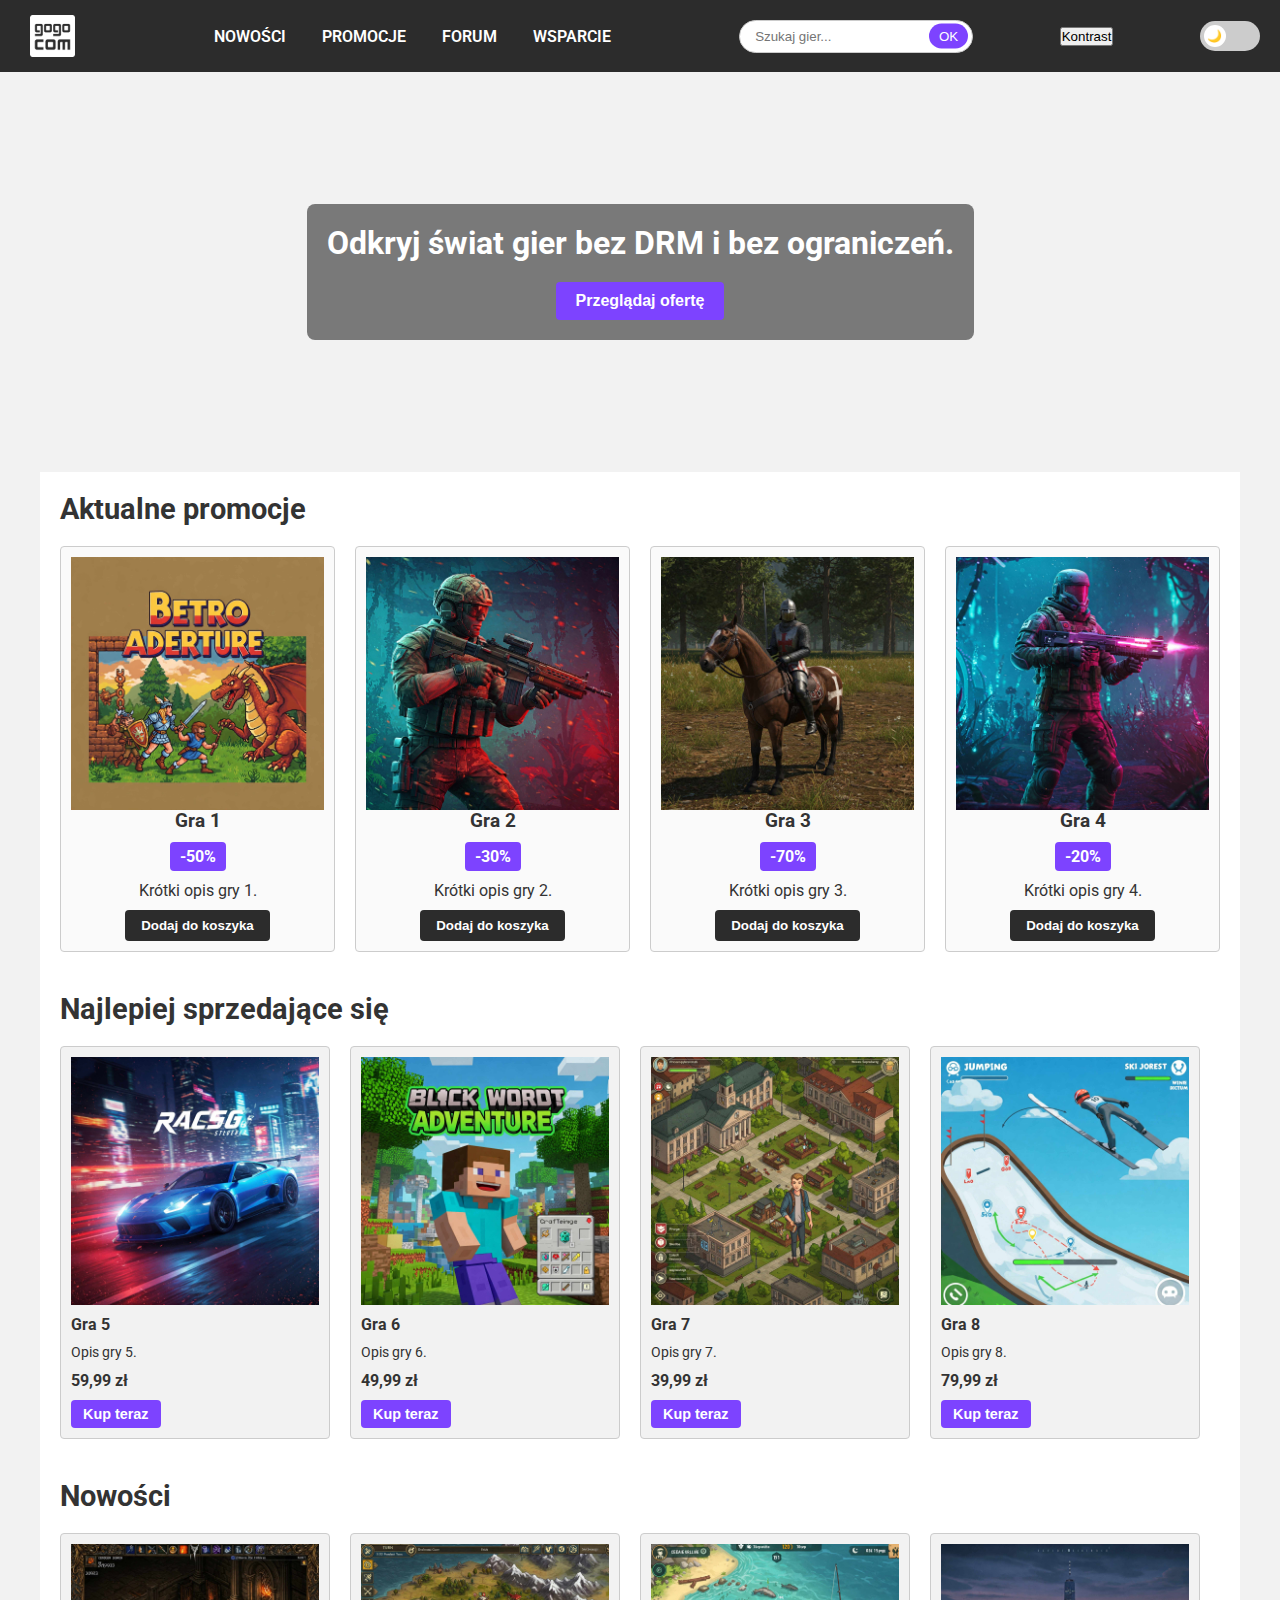
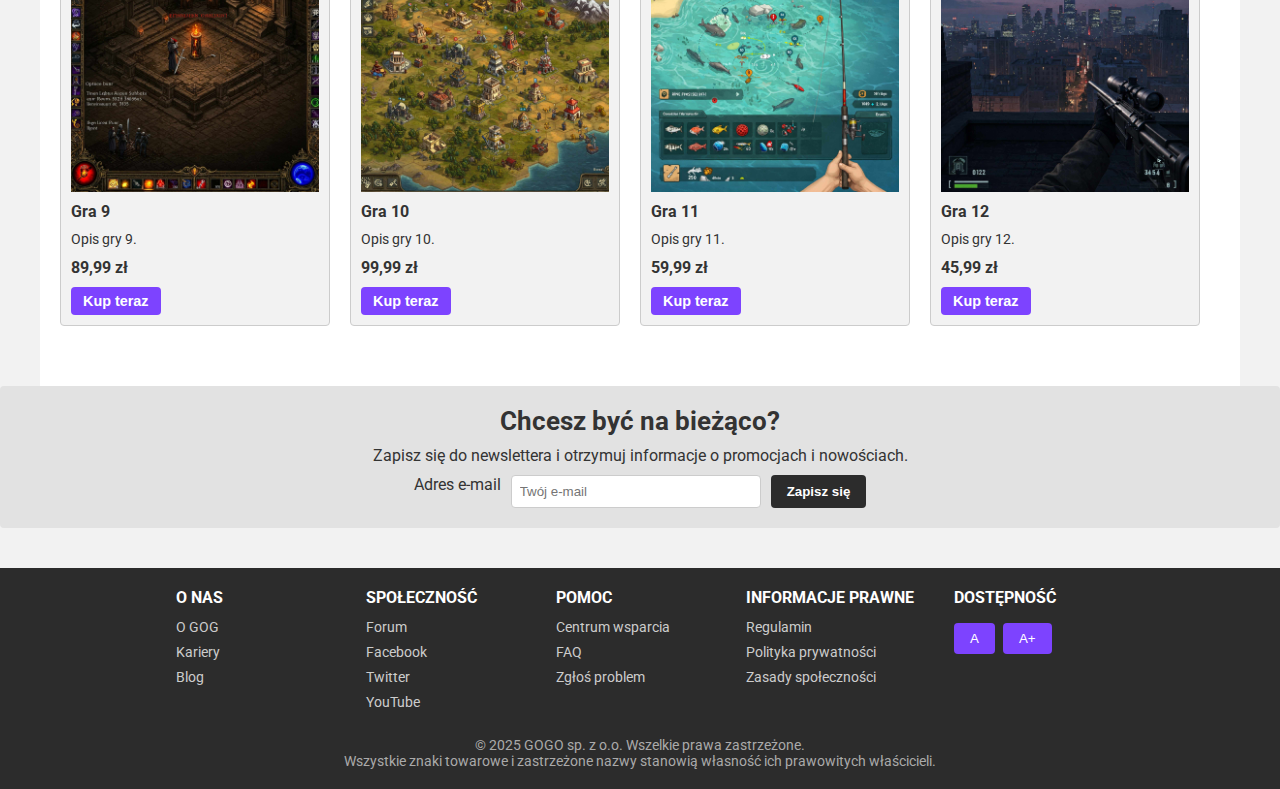
==== commit 02341f30: "poprawki" ====
--- a/index.html
+++ b/index.html
@@ -160,43 +160,51 @@
         <h2 id="topsellers-title">Najlepiej sprzedające się</h2>
         <div class="games-list">
           <article class="game-card">
-            <img
-              src="images/game5.jpg"
-              alt="Okładka gry 5"
-            />
-            <h3>Gra 5</h3>
-            <p>Opis gry 5.</p>
-            <div class="price">59,99 zł</div>
-            <button>Kup teraz</button>
-          </article>
-          <article class="game-card">
-            <img
-              src="images/game6.jpg"
-              alt="Okładka gry 6"
-            />
-            <h3>Gra 6</h3>
-            <p>Opis gry 6.</p>
-            <div class="price">49,99 zł</div>
-            <button>Kup teraz</button>
-          </article>
-          <article class="game-card">
-            <img
-              src="images/game7.jpg"
-              alt="Okładka gry 7"
-            />
-            <h3>Gra 7</h3>
-            <p>Opis gry 7.</p>
-            <div class="price">39,99 zł</div>
-            <button>Kup teraz</button>
-          </article>
-          <article class="game-card">
-            <img
-              src="images/game8.jpg"
-              alt="Okładka gry 8"
-            />
-            <h3>Gra 8</h3>
-            <p>Opis gry 8.</p>
-            <div class="price">79,99 zł</div>
+            <a href="game.html">
+              <img
+                src="images/game5.jpg"
+                alt="Okładka gry 5"
+              />
+              <h3>Gra 5</h3>
+              <p>Opis gry 5.</p>
+              <div class="price">59,99 zł</div>
+            </a>
+            <button>Kup teraz</button>
+          </article>
+          <article class="game-card">
+            <a href="game.html">
+              <img
+                src="images/game6.jpg"
+                alt="Okładka gry 6"
+              />
+              <h3>Gra 6</h3>
+              <p>Opis gry 6.</p>
+              <div class="price">49,99 zł</div>
+            </a>
+            <button>Kup teraz</button>
+          </article>
+          <article class="game-card">
+            <a href="game.html">
+              <img
+                src="images/game7.jpg"
+                alt="Okładka gry 7"
+              />
+              <h3>Gra 7</h3>
+              <p>Opis gry 7.</p>
+              <div class="price">39,99 zł</div>
+            </a>
+            <button>Kup teraz</button>
+          </article>
+          <article class="game-card">
+            <a href="game.html">
+              <img
+                src="images/game8.jpg"
+                alt="Okładka gry 8"
+              />
+              <h3>Gra 8</h3>
+              <p>Opis gry 8.</p>
+              <div class="price">79,99 zł</div>
+            </a>
             <button>Kup teraz</button>
           </article>
         </div>
@@ -206,43 +214,51 @@
         <h2 id="newgames-title">Nowości</h2>
         <div class="games-list">
           <article class="game-card">
-            <img
-              src="images/game9.jpg"
-              alt="Okładka gry 9"
-            />
-            <h3>Gra 9</h3>
-            <p>Opis gry 9.</p>
-            <div class="price">89,99 zł</div>
-            <button>Kup teraz</button>
-          </article>
-          <article class="game-card">
-            <img
-              src="images/game10.jpg"
-              alt="Okładka gry 10"
-            />
-            <h3>Gra 10</h3>
-            <p>Opis gry 10.</p>
-            <div class="price">99,99 zł</div>
-            <button>Kup teraz</button>
-          </article>
-          <article class="game-card">
-            <img
-              src="images/game11.jpg"
-              alt="Okładka gry 11"
-            />
-            <h3>Gra 11</h3>
-            <p>Opis gry 11.</p>
-            <div class="price">59,99 zł</div>
-            <button>Kup teraz</button>
-          </article>
-          <article class="game-card">
-            <img
-              src="images/game12.jpg"
-              alt="Okładka gry 12"
-            />
-            <h3>Gra 12</h3>
-            <p>Opis gry 12.</p>
-            <div class="price">45,99 zł</div>
+            <a href="game.html">
+              <img
+                src="images/game9.jpg"
+                alt="Okładka gry 9"
+              />
+              <h3>Gra 9</h3>
+              <p>Opis gry 9.</p>
+              <div class="price">89,99 zł</div>
+            </a>
+            <button>Kup teraz</button>
+          </article>
+          <article class="game-card">
+            <a href="game.html">
+              <img
+                src="images/game10.jpg"
+                alt="Okładka gry 10"
+              />
+              <h3>Gra 10</h3>
+              <p>Opis gry 10.</p>
+              <div class="price">99,99 zł</div>
+            </a>
+            <button>Kup teraz</button>
+          </article>
+          <article class="game-card">
+            <a href="game.html">
+              <img
+                src="images/game11.jpg"
+                alt="Okładka gry 11"
+              />
+              <h3>Gra 11</h3>
+              <p>Opis gry 11.</p>
+              <div class="price">59,99 zł</div>
+            </a>
+            <button>Kup teraz</button>
+          </article>
+          <article class="game-card">
+            <a href="game.html">
+              <img
+                src="images/game12.jpg"
+                alt="Okładka gry 12"
+              />
+              <h3>Gra 12</h3>
+              <p>Opis gry 12.</p>
+              <div class="price">45,99 zł</div>
+            </a>
             <button>Kup teraz</button>
           </article>
         </div>
@@ -318,7 +334,7 @@
         </div>
       </div>
       <div class="footer-bottom">
-        <p>© 2025 GOG sp. z o.o. Wszelkie prawa zastrzeżone.</p>
+        <p>© 2025 GOGO sp. z o.o. Wszelkie prawa zastrzeżone.</p>
         <p>
           Wszystkie znaki towarowe i zastrzeżone nazwy stanowią własność ich
           prawowitych właścicieli.
@@ -326,5 +342,8 @@
       </div>
     </footer>
     <script src="script.js"></script>
+    <div id="scroll-to-top" class="scroll-to-top">
+      ↑
+    </div>
   </body>
 </html>
--- a/style.css
+++ b/style.css
@@ -940,3 +940,34 @@
 .game-cta button:hover {
     background-color: #5e2ccc;
 }
+
+/* Stylizacja strzałki powrotu na górę */
+.scroll-to-top {
+    position: fixed;
+    bottom: 20px;
+    right: 20px;
+    width: 50px;
+    height: 50px;
+    background-color: var(--accent-color);
+    color: #fff;
+    font-size: 24px;
+    text-align: center;
+    line-height: 50px;
+    border-radius: 50%;
+    cursor: pointer;
+    box-shadow: 0 4px 8px rgba(0, 0, 0, 0.2);
+    opacity: 0; /* Domyślnie niewidoczna */
+    visibility: hidden; /* Ukryta dla czytników ekranowych */
+    transition: opacity 0.3s ease, visibility 0.3s ease;
+    z-index: 1000; /* Na wierzchu innych elementów */
+}
+
+.scroll-to-top:hover {
+    background-color: #5e2ccc; /* Jaśniejszy kolor po najechaniu */
+}
+
+/* Widoczna strzałka */
+.scroll-to-top.visible {
+    opacity: 1;
+    visibility: visible;
+}
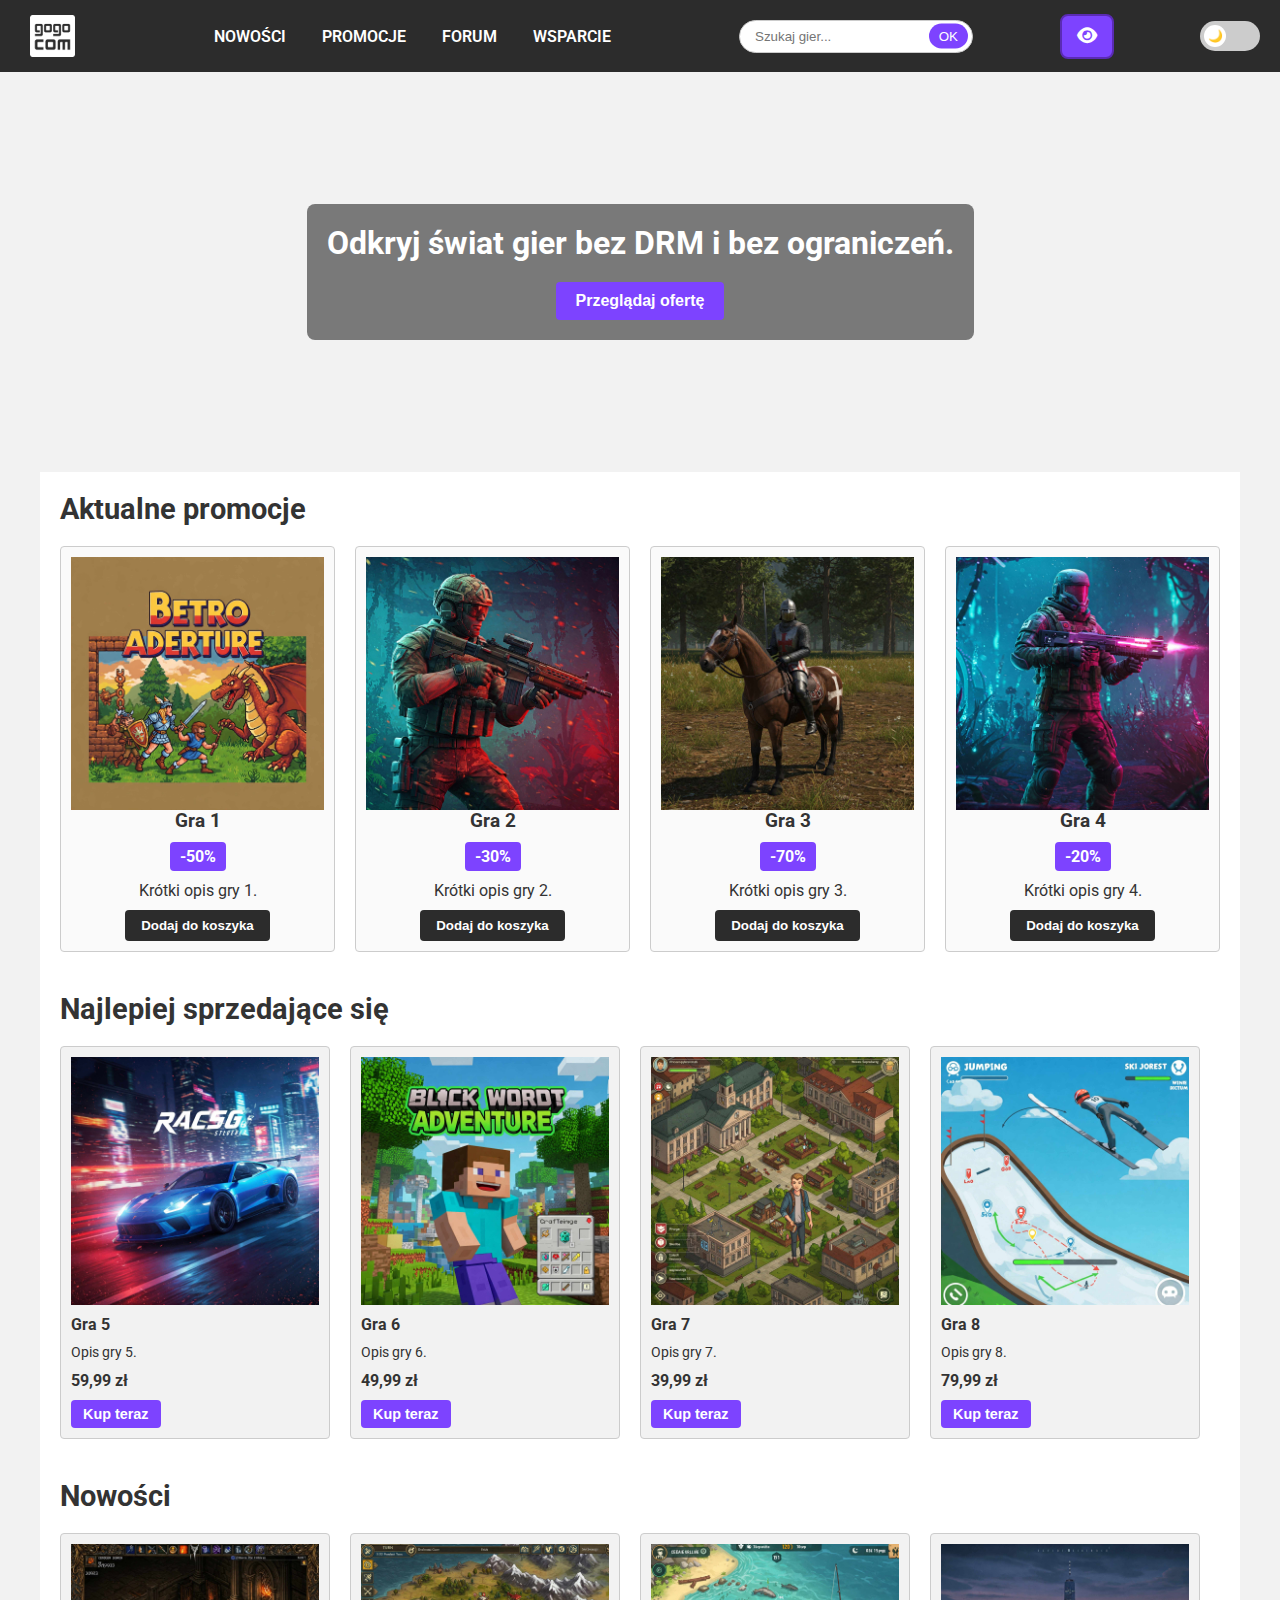
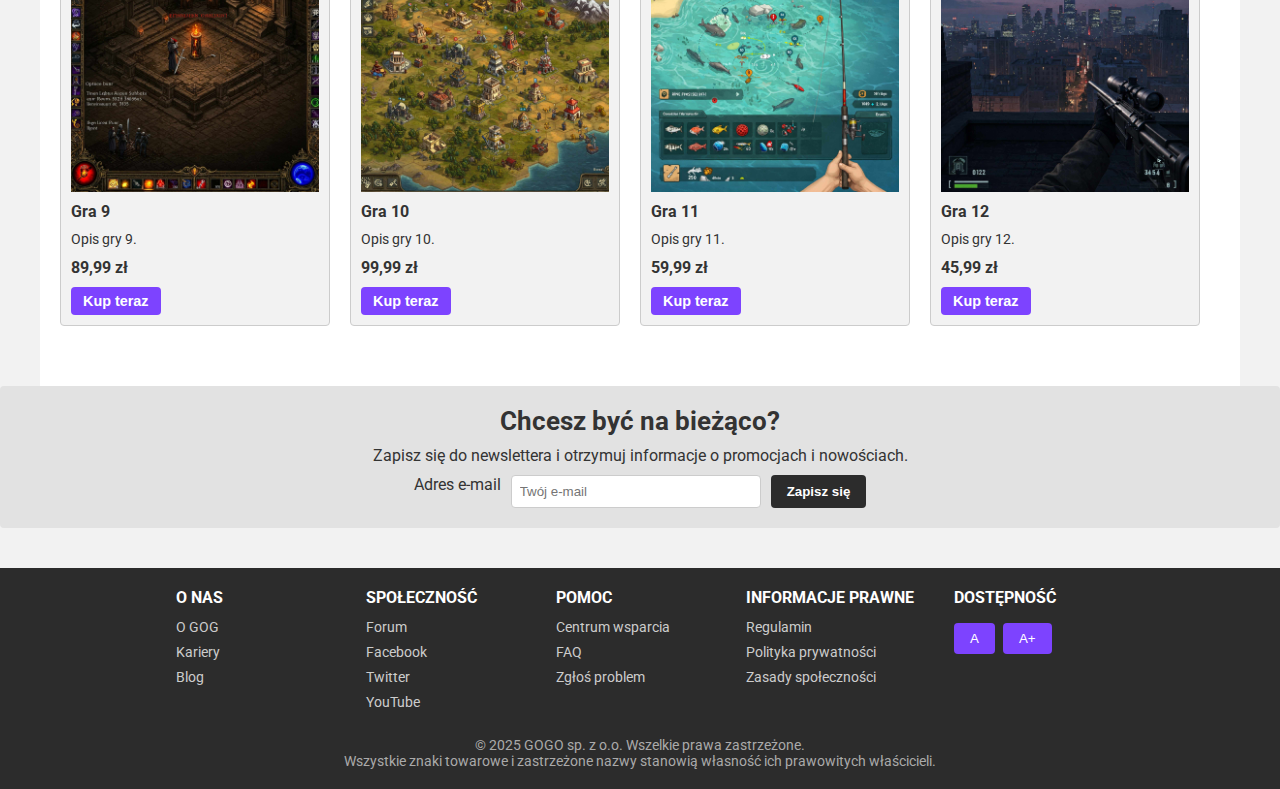
==== commit 581b40a3: "Gotowy tryb kontrastu" ====
--- a/index.html
+++ b/index.html
@@ -3,11 +3,12 @@
   <head>
     <meta charset="UTF-8" />
     <meta name="viewport" content="width=device-width, initial-scale=1.0" />
-    <title>Atrapa strony GOG – Testy dostępności</title>
+    <title>Atrapa strony GOG</title>
     <link rel="stylesheet" href="style.css" />
     <style>
       @import url('https://fonts.googleapis.com/css2?family=Roboto:ital,wght@0,100..900;1,100..900&display=swap');
     </style>
+    <link rel="stylesheet" href="https://cdnjs.cloudflare.com/ajax/libs/font-awesome/6.4.2/css/all.min.css">
   </head>
   <body>
     <!-- LINK DO POMINIĘCIA NAWIGACJI -->
@@ -73,9 +74,7 @@
           <input type="search" id="search" placeholder="Szukaj gier..." />
           <button type="button">OK</button>
         </div>
-        <div class="contrast-toggle">
-          <button type="button">Kontrast</button>
-        </div>
+        <button id="contrast-toggle"><i class="fas fa-eye"></i></button>
         <div class="theme-switch">
           <input type="checkbox" id="theme-toggle" />
           <label
--- a/style.css
+++ b/style.css
@@ -74,6 +74,7 @@
     top: 0;
 }
 
+/* Styl dla trybu wysokiego kontrastu */
 body.high-contrast {
     background: var(--high-contrast-bg);
     color: var(--high-contrast-text);
@@ -87,10 +88,59 @@
 
 body.high-contrast .game-card,
 body.high-contrast .promo-item {
-  background-color: var(--high-contrast-bg);
-  border-color: var(--high-contrast-text);
-}
-
+    background-color: var(--high-contrast-bg);
+    border-color: var(--high-contrast-text);
+}
+
+/* Dostosowanie dla innych sekcji */
+body.high-contrast header,
+body.high-contrast footer {
+    background-color: var(--high-contrast-bg);
+    color: var(--high-contrast-text);
+}
+
+#contrast-toggle {
+    background-color: #7d43ff;
+    color: white;
+    border: 2px solid #5a2bb5;
+    padding: 10px 15px;
+    font-size: 18px;
+    cursor: pointer;
+    border-radius: 8px;
+    transition: all 0.3s ease-in-out;
+}
+
+#contrast-toggle:hover {
+    background-color: #5a2bb5;
+    transform: scale(1.1);
+}
+
+.high-contrast #contrast-toggle {
+    background-color: yellow !important;
+    color: black !important;
+    border: 3px solid black;
+    font-weight: bold;
+    text-transform: uppercase;
+    animation: pulse 1s infinite alternate;
+  }
+
+  /* Ikona w trybie wysokiego kontrastu */
+.high-contrast #contrast-toggle i {
+    color: black !important;
+    text-shadow: 0 0 5px white;
+}
+
+@keyframes pulse {
+    0% {
+      transform: scale(1);
+      box-shadow: 0 0 5px rgba(0, 0, 0, 0.5);
+    }
+    100% {
+      transform: scale(1.1);
+      box-shadow: 0 0 10px rgba(0, 0, 0, 0.8);
+    }
+}
+  
 /* ======================================
      NAGŁÓWEK I NAWIGACJA
      ====================================== */
@@ -970,4 +1020,4 @@
 .scroll-to-top.visible {
     opacity: 1;
     visibility: visible;
-}
+}